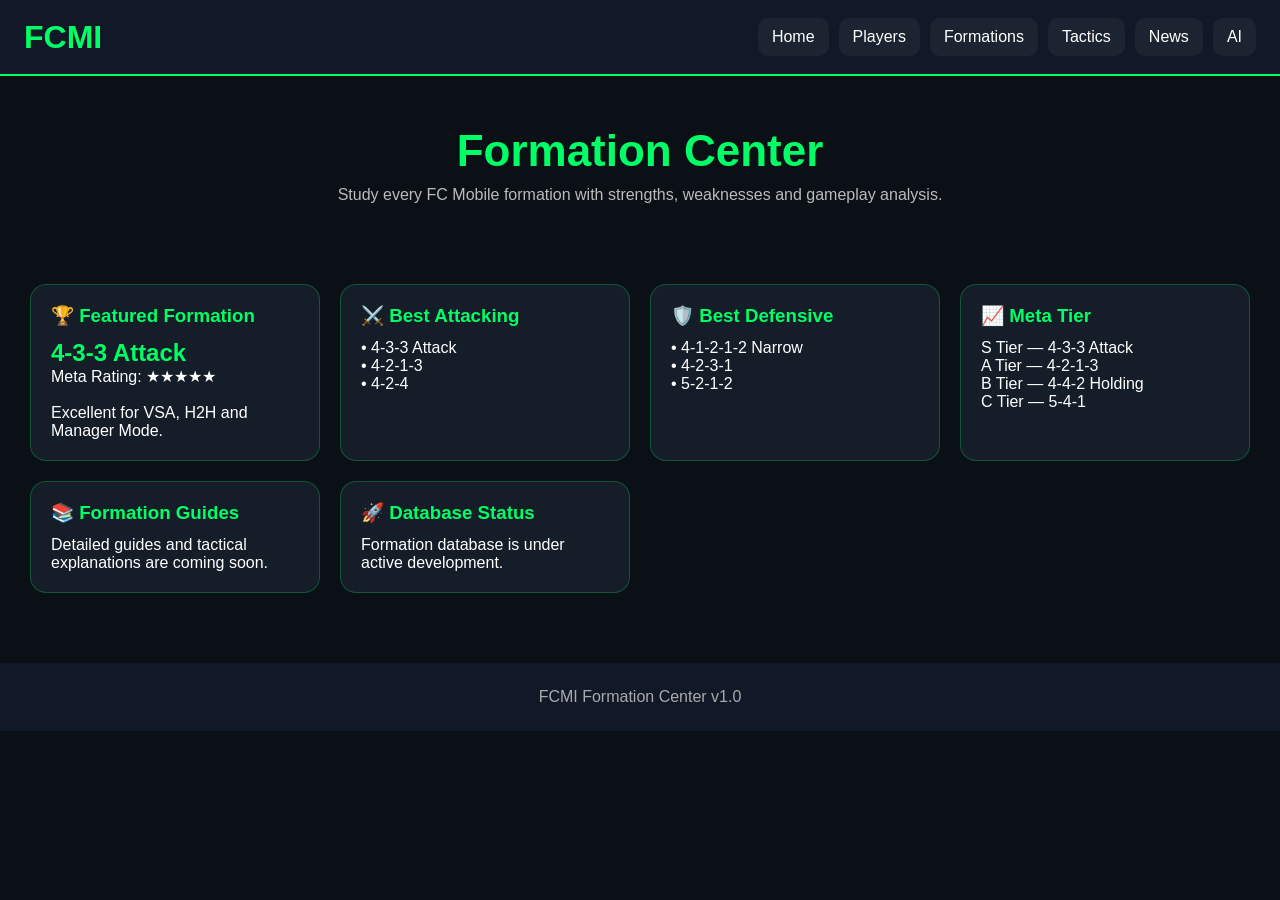
==== formations.html @ 6b3050ef "Create formations.html" ====
<!DOCTYPE html>
<html lang="en">
<head>
<meta charset="UTF-8">
<meta name="viewport" content="width=device-width, initial-scale=1.0">
<title>FCMI | Formation Center</title>

<style>
*{margin:0;padding:0;box-sizing:border-box;font-family:Arial,sans-serif}
body{background:#0b1017;color:#fff}
header{display:flex;justify-content:space-between;align-items:center;padding:18px 24px;background:#111827;border-bottom:2px solid #00ff66}
.logo{font-size:32px;font-weight:bold;color:#00ff66}
nav{display:flex;gap:10px;flex-wrap:wrap}
nav a{color:#fff;text-decoration:none;background:#1b2430;padding:10px 14px;border-radius:10px}
.hero{text-align:center;padding:50px 20px}
.hero h1{font-size:44px;color:#00ff66}
.hero p{color:#bbb;margin-top:10px}
.grid{display:grid;grid-template-columns:repeat(auto-fit,minmax(260px,1fr));gap:20px;padding:30px}
.card{background:#151d29;border:1px solid rgba(0,255,102,.25);border-radius:16px;padding:20px}
.card h3{color:#00ff66;margin-bottom:12px}
footer{margin-top:40px;padding:25px;text-align:center;background:#111827;color:#aaa}
</style>

</head>

<body>

<header>

<div class="logo">FCMI</div>

<nav>
<a href="index.html">Home</a>
<a href="players.html">Players</a>
<a href="formations.html">Formations</a>
<a href="tactics.html">Tactics</a>
<a href="news.html">News</a>
<a href="ai.html">AI</a>
</nav>

</header>

<section class="hero">

<h1>Formation Center</h1>

<p>
Study every FC Mobile formation with strengths,
weaknesses and gameplay analysis.
</p>

</section>

<section class="grid">

<div class="card">
<h3>🏆 Featured Formation</h3>
<h2 style="color:#00ff66;">4-3-3 Attack</h2>
<p>
Meta Rating: ★★★★★<br><br>
Excellent for VSA, H2H and Manager Mode.
</p>
</div>

<div class="card">
<h3>⚔️ Best Attacking</h3>
<p>
• 4-3-3 Attack<br>
• 4-2-1-3<br>
• 4-2-4
</p>
</div>

<div class="card">
<h3>🛡️ Best Defensive</h3>
<p>
• 4-1-2-1-2 Narrow<br>
• 4-2-3-1<br>
• 5-2-1-2
</p>
</div>

<div class="card">
<h3>📈 Meta Tier</h3>
<p>
S Tier — 4-3-3 Attack<br>
A Tier — 4-2-1-3<br>
B Tier — 4-4-2 Holding<br>
C Tier — 5-4-1
</p>
</div>

<div class="card">
<h3>📚 Formation Guides</h3>
<p>
Detailed guides and tactical explanations are coming soon.
</p>
</div>

<div class="card">
<h3>🚀 Database Status</h3>
<p>
Formation database is under active development.
</p>
</div>

</section>

<footer>

FCMI Formation Center v1.0

</footer>

</body>
</html>
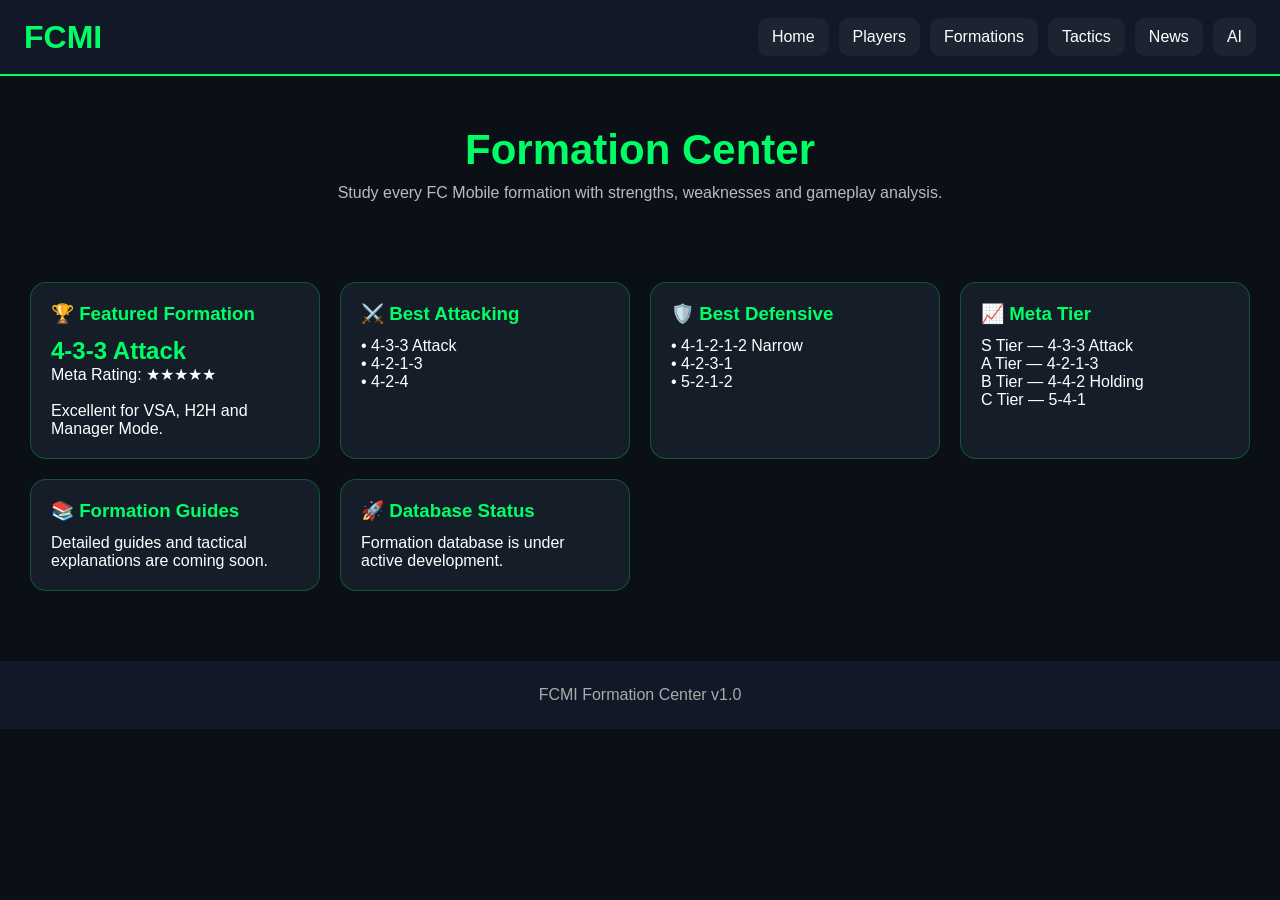
==== commit bcafc389: "Update formations.html" ====
--- a/formations.html
+++ b/formations.html
@@ -5,21 +5,7 @@
 <meta name="viewport" content="width=device-width, initial-scale=1.0">
 <title>FCMI | Formation Center</title>
 
-<style>
-*{margin:0;padding:0;box-sizing:border-box;font-family:Arial,sans-serif}
-body{background:#0b1017;color:#fff}
-header{display:flex;justify-content:space-between;align-items:center;padding:18px 24px;background:#111827;border-bottom:2px solid #00ff66}
-.logo{font-size:32px;font-weight:bold;color:#00ff66}
-nav{display:flex;gap:10px;flex-wrap:wrap}
-nav a{color:#fff;text-decoration:none;background:#1b2430;padding:10px 14px;border-radius:10px}
-.hero{text-align:center;padding:50px 20px}
-.hero h1{font-size:44px;color:#00ff66}
-.hero p{color:#bbb;margin-top:10px}
-.grid{display:grid;grid-template-columns:repeat(auto-fit,minmax(260px,1fr));gap:20px;padding:30px}
-.card{background:#151d29;border:1px solid rgba(0,255,102,.25);border-radius:16px;padding:20px}
-.card h3{color:#00ff66;margin-bottom:12px}
-footer{margin-top:40px;padding:25px;text-align:center;background:#111827;color:#aaa}
-</style>
+<link rel="stylesheet" href="css/style.css">
 
 </head>
 
--- a/css/style.css
+++ b/css/style.css
@@ -0,0 +1,89 @@
+*{
+margin:0;
+padding:0;
+box-sizing:border-box;
+font-family:Arial,sans-serif;
+}
+
+body{
+background:#0b1017;
+color:#fff;
+}
+
+header{
+display:flex;
+justify-content:space-between;
+align-items:center;
+padding:18px 24px;
+background:#111827;
+border-bottom:2px solid #00ff66;
+flex-wrap:wrap;
+}
+
+.logo{
+font-size:32px;
+font-weight:bold;
+color:#00ff66;
+}
+
+nav{
+display:flex;
+gap:10px;
+flex-wrap:wrap;
+}
+
+nav a{
+color:white;
+text-decoration:none;
+background:#1b2430;
+padding:10px 14px;
+border-radius:10px;
+transition:.2s;
+}
+
+nav a:hover{
+background:#00ff66;
+color:#000;
+}
+
+.hero{
+text-align:center;
+padding:50px 20px;
+}
+
+.hero h1{
+font-size:42px;
+color:#00ff66;
+}
+
+.hero p{
+color:#bbb;
+margin-top:10px;
+}
+
+.grid{
+display:grid;
+grid-template-columns:repeat(auto-fit,minmax(260px,1fr));
+gap:20px;
+padding:30px;
+}
+
+.card{
+background:#151d29;
+border:1px solid rgba(0,255,102,.25);
+border-radius:16px;
+padding:20px;
+}
+
+.card h3{
+color:#00ff66;
+margin-bottom:12px;
+}
+
+footer{
+margin-top:40px;
+padding:25px;
+text-align:center;
+background:#111827;
+color:#aaa;
+}
